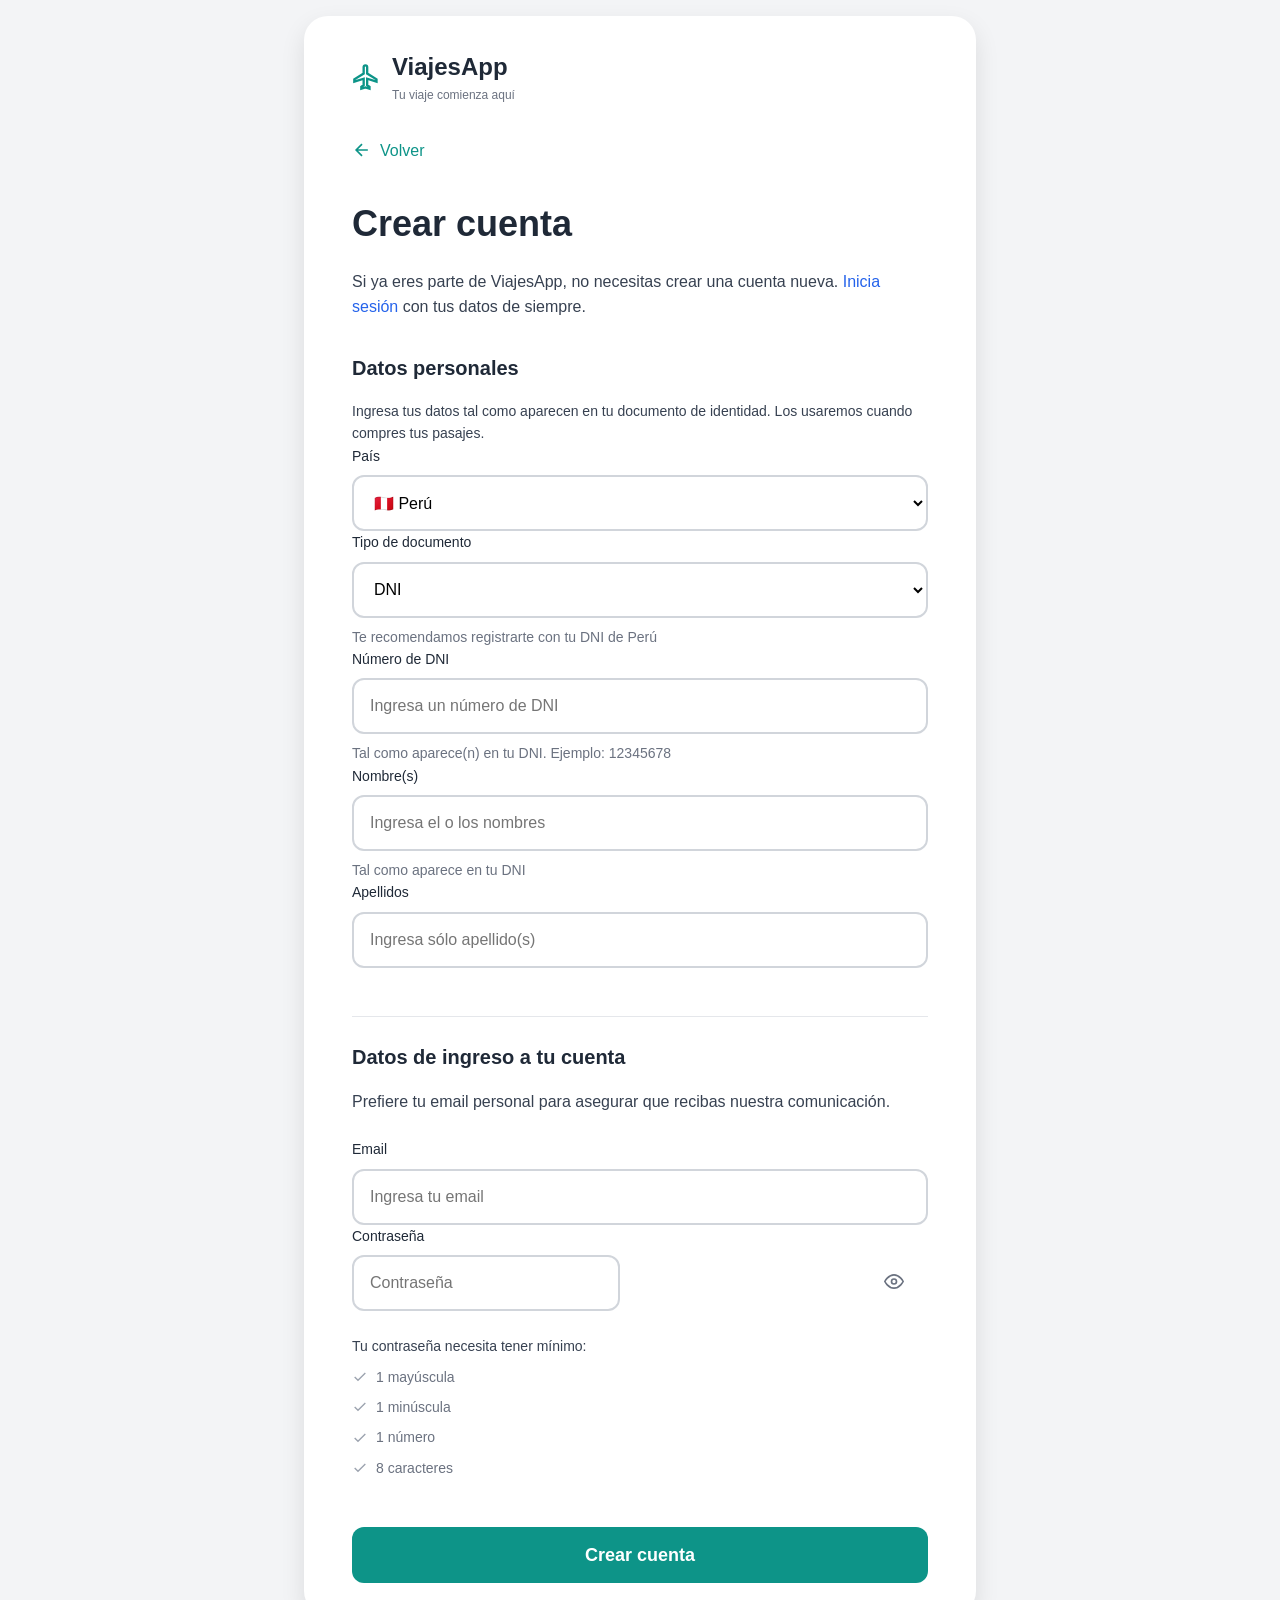
==== crear-cuenta.html @ 75e8e968 "Avance frontend, pantalla de login" ====
<!DOCTYPE html>
<html lang="es">
<head>
    <meta charset="UTF-8">
    <meta name="viewport" content="width=device-width, initial-scale=1.0">
    <title>ViajesApp - Crear Cuenta</title>
    <link rel="stylesheet" href="css/styles.css">
</head>
<body>
    <div class="container">
        <div class="card">
            <div class="header-small">
                <div class="logo-container-small">
                    <svg class="plane-icon-small" viewBox="0 0 24 24" fill="none" stroke="currentColor" stroke-width="2">
                        <path d="M21 16v-2l-8-5V3.5a1.5 1.5 0 0 0-3 0V9l-8 5v2l8-2.5V19l-2 1.5V22l3.5-1 3.5 1v-1.5L13 19v-5.5l8 2.5z"/>
                    </svg>
                    <div>
                        <h1 class="title-small">ViajesApp</h1>
                        <p class="subtitle-small">Tu viaje comienza aquí</p>
                    </div>
                </div>

                <a href="index.html" class="btn-back">
                    <svg class="arrow-icon" viewBox="0 0 24 24" fill="none" stroke="currentColor" stroke-width="2">
                        <path d="M19 12H5M12 19l-7-7 7-7"/>
                    </svg>
                    Volver
                </a>

                <h2>Crear cuenta</h2>
                <p class="description">
                    Si ya eres parte de ViajesApp, no necesitas crear una cuenta nueva.
                    <a href="index.html" class="link-blue">Inicia sesión</a> con tus datos de siempre.
                </p>
            </div>

            <form class="form">
                <div class="section">
                    <h3>Datos personales</h3>
                    <p class="help-text">
                        Ingresa tus datos tal como aparecen en tu documento de identidad. 
                        Los usaremos cuando compres tus pasajes.
                    </p>

                    <div class="form-group">
                        <label>País</label>
                        <select class="select">
                            <option value="Perú">🇵🇪 Perú</option>
                            <option value="Chile">🇨🇱 Chile</option>
                            <option value="Argentina">🇦🇷 Argentina</option>
                        </select>
                    </div>

                    <div class="form-group">
                        <label>Tipo de documento</label>
                        <select class="select">
                            <option value="DNI">DNI</option>
                            <option value="Pasaporte">Pasaporte</option>
                            <option value="Carnet">Carnet de Extranjería</option>
                        </select>
                        <p class="hint">Te recomendamos registrarte con tu DNI de Perú</p>
                    </div>

                    <div class="form-group">
                        <label>Número de DNI</label>
                        <input type="text" class="input" placeholder="Ingresa un número de DNI"/>
                        <p class="hint">Tal como aparece(n) en tu DNI. Ejemplo: 12345678</p>
                    </div>

                    <div class="form-group">
                        <label>Nombre(s)</label>
                        <input type="text" class="input" placeholder="Ingresa el o los nombres"/>
                        <p class="hint">Tal como aparece en tu DNI</p>
                    </div>

                    <div class="form-group">
                        <label>Apellidos</label>
                        <input type="text" class="input" placeholder="Ingresa sólo apellido(s)"/>
                    </div>
                </div>

                <div class="section border-top">
                    <h3>Datos de ingreso a tu cuenta</h3>
                    <p class="description">
                        Prefiere tu email personal para asegurar que recibas nuestra comunicación.
                    </p>

                    <div class="form-group">
                        <label>Email</label>
                        <input type="email" class="input" placeholder="Ingresa tu email"/>
                    </div>

                    <div class="form-group">
                        <label>Contraseña</label>
                        <div class="input-password">
                            <input type="password" class="input" placeholder="Contraseña"/>
                            <button type="button" class="toggle-password">
                                <svg class="eye-icon" viewBox="0 0 24 24" fill="none" stroke="currentColor" stroke-width="2">
                                    <path d="M1 12s4-8 11-8 11 8 11 8-4 8-11 8-11-8-11-8z"/>
                                    <circle cx="12" cy="12" r="3"/>
                                </svg>
                            </button>
                        </div>

                        <div class="password-requirements">
                            <p class="help-text">Tu contraseña necesita tener mínimo:</p>
                            <div class="requirement">
                                <svg class="check-icon" viewBox="0 0 24 24" fill="none" stroke="currentColor" stroke-width="2">
                                    <polyline points="20 6 9 17 4 12"/>
                                </svg>
                                <span>1 mayúscula</span>
                            </div>
                            <div class="requirement">
                                <svg class="check-icon" viewBox="0 0 24 24" fill="none" stroke="currentColor" stroke-width="2">
                                    <polyline points="20 6 9 17 4 12"/>
                                </svg>
                                <span>1 minúscula</span>
                            </div>
                            <div class="requirement">
                                <svg class="check-icon" viewBox="0 0 24 24" fill="none" stroke="currentColor" stroke-width="2">
                                    <polyline points="20 6 9 17 4 12"/>
                                </svg>
                                <span>1 número</span>
                            </div>
                            <div class="requirement">
                                <svg class="check-icon" viewBox="0 0 24 24" fill="none" stroke="currentColor" stroke-width="2">
                                    <polyline points="20 6 9 17 4 12"/>
                                </svg>
                                <span>8 caracteres</span>
                            </div>
                        </div>
                    </div>
                </div>

                <button type="button" class="btn-primary">
                    Crear cuenta
                </button>
            </form>
        </div>
    </div>
</body>
</html>
---- css/styles.css ----
/* Reset y estilos base */
* {
    margin: 0;
    padding: 0;
    box-sizing: border-box;
}

body {
    font-family: -apple-system, BlinkMacSystemFont, 'Segoe UI', Roboto, 'Helvetica Neue', Arial, sans-serif;
    background-color: #f3f4f6;
    color: #1f2937;
    line-height: 1.6;
}

/* Contenedor principal */
.container {
    min-height: 100vh;
    display: flex;
    align-items: center;
    justify-content: center;
    padding: 1rem;
}

.card {
    background: white;
    border-radius: 1.5rem;
    box-shadow: 0 10px 25px rgba(0, 0, 0, 0.1);
    padding: 2rem 3rem;
    width: 100%;
    max-width: 42rem;
}

/* Header principal */
.header {
    margin-bottom: 3rem;
}

.logo-container {
    display: flex;
    align-items: center;
    gap: 0.75rem;
    margin-bottom: 0.5rem;
}

.plane-icon {
    width: 2rem;
    height: 2rem;
    color: #0d9488;
}

.logo-container h1 {
    font-size: 1.875rem;
    font-weight: 700;
}

.subtitle {
    color: #6b7280;
    font-size: 0.875rem;
}

/* Header pequeño */
.header-small {
    margin-bottom: 2rem;
}

.logo-container-small {
    display: flex;
    align-items: center;
    gap: 0.75rem;
    margin-bottom: 2rem;
}

.plane-icon-small {
    width: 1.75rem;
    height: 1.75rem;
    color: #0d9488;
}

.title-small {
    font-size: 1.5rem;
    font-weight: 600;
}

.subtitle-small {
    font-size: 0.75rem;
    color: #6b7280;
}

/* Contenido */
.content {
    margin-bottom: 2rem;
}

.content h2 {
    font-size: 2.25rem;
    margin-bottom: 1rem;
    font-weight: 700;
}

h2 {
    font-size: 2.25rem;
    margin-bottom: 1rem;
    font-weight: 700;
}

h3 {
    font-size: 1.25rem;
    margin-bottom: 1rem;
    font-weight: 600;
}

.description {
    color: #374151;
    margin-bottom: 1.5rem;
}

.description-lg {
    color: #374151;
    font-size: 1.125rem;
    margin-bottom: 2rem;
}

/* Formularios */
.form {
    display: flex;
    flex-direction: column;
    gap: 1.5rem;
}

.form-group {
    display: flex;
    flex-direction: column;
    gap: 0.5rem;
}

.form-group label {
    font-size: 0.875rem;
    font-weight: 500;
}

/* Inputs */
.input {
    height: 3.5rem;
    padding: 0 1rem;
    border: 2px solid #d1d5db;
    border-radius: 0.75rem;
    font-size: 1rem;
    transition: border-color 0.2s;
}

.input:focus {
    outline: none;
    border-color: #0d9488;
}

/* Selects */
.select {
    height: 3.5rem;
    padding: 0 1rem;
    border: 2px solid #d1d5db;
    border-radius: 0.75rem;
    font-size: 1rem;
    background: white;
    cursor: pointer;
}

.select:focus {
    outline: none;
    border-color: #0d9488;
}

.select-large {
    height: 3.5rem;
    padding: 1rem;
    border: 2px solid #d1d5db;
    border-radius: 0.75rem;
    font-size: 1rem;
    background: white;
    cursor: pointer;
}

/* Textos de ayuda */
.hint {
    font-size: 0.875rem;
    color: #6b7280;
}

.help-text {
    font-size: 0.875rem;
    color: #374151;
}

/* Input de contraseña */
.input-password {
    position: relative;
}

.input-password .input {
    padding-right: 3rem;
}

.toggle-password {
    position: absolute;
    right: 1rem;
    top: 50%;
    transform: translateY(-50%);
    background: none;
    border: none;
    cursor: pointer;
    padding: 0.5rem;
}

.eye-icon {
    width: 1.25rem;
    height: 1.25rem;
    color: #6b7280;
}

/* Requisitos de contraseña */
.password-requirements {
    margin-top: 1rem;
    display: flex;
    flex-direction: column;
    gap: 0.5rem;
}

.requirement {
    display: flex;
    align-items: center;
    gap: 0.5rem;
    font-size: 0.875rem;
    color: #6b7280;
}

.requirement .check-icon {
    width: 1rem;
    height: 1rem;
    color: #9ca3af;
}

/* Botones */
.btn-primary {
    width: 100%;
    height: 3.5rem;
    font-size: 1.125rem;
    background-color: #0d9488;
    color: white;
    border: none;
    border-radius: 0.75rem;
    cursor: pointer;
    font-weight: 600;
    transition: background-color 0.2s;
}

.btn-primary:hover {
    background-color: #0f766e;
}

.btn-link {
    display: flex;
    align-items: center;
    justify-content: center;
    text-decoration: none;
}

.btn-disabled {
    width: 100%;
    height: 3.5rem;
    font-size: 1.125rem;
    background-color: #d1d5db;
    color: #6b7280;
    border: none;
    border-radius: 0.75rem;
    cursor: not-allowed;
    font-weight: 500;
}

.btn-back {
    display: inline-flex;
    align-items: center;
    gap: 0.5rem;
    color: #0d9488;
    text-decoration: none;
    font-weight: 500;
    margin-bottom: 2rem;
    transition: color 0.2s;
}

.btn-back:hover {
    color: #0f766e;
}

.arrow-icon {
    width: 1.25rem;
    height: 1.25rem;
}

/* Enlaces */
.link-primary {
    color: #0d9488;
    text-decoration: none;
    font-weight: 600;
    transition: color 0.2s;
}

.link-primary:hover {
    color: #0f766e;
}

.link-blue {
    color: #2563eb;
    text-decoration: none;
    transition: color 0.2s;
}

.link-blue:hover {
    color: #1d4ed8;
}

/* Utilidades de texto */
.text-center {
    text-align: center;
}

.text-gray {
    color: #374151;
}

/* Secciones */
.section {
    margin-bottom: 1.5rem;
}

.border-top {
    border-top: 1px solid #e5e7eb;
    padding-top: 1.5rem;
}

/* Contenedor de opciones */
.options-container {
    display: flex;
    flex-direction: column;
    gap: 1rem;
    margin-bottom: 1.5rem;
}

.option-card {
    display: flex;
    align-items: center;
    gap: 1rem;
    padding: 1.5rem;
    border: 2px solid #d1d5db;
    border-radius: 1rem;
    cursor: pointer;
    transition: all 0.2s;
}

.option-card:hover {
    border-color: #9ca3af;
}

.option-icon {
    width: 3.5rem;
    height: 3.5rem;
    border-radius: 0.75rem;
    display: flex;
    align-items: center;
    justify-content: center;
    flex-shrink: 0;
}

.email-icon {
    background-color: #ccfbf1;
}

.phone-icon {
    background-color: #ccfbf1;
}

.option-icon svg {
    width: 1.75rem;
    height: 1.75rem;
    color: #0d9488;
}

.option-content {
    flex: 1;
}

.option-content h3 {
    font-size: 1.125rem;
    margin-bottom: 0.25rem;
}

.option-content p {
    font-size: 0.875rem;
    color: #6b7280;
}

.chevron-icon {
    width: 1.5rem;
    height: 1.5rem;
    color: #9ca3af;
    flex-shrink: 0;
}

/* Página de email enviado */
.top-text {
    color: #374151;
    margin-bottom: 2rem;
}

.content-center {
    text-align: center;
}

.email-icon-container {
    position: relative;
    display: inline-block;
    margin-bottom: 2rem;
}

.email-icon-bg {
    width: 8rem;
    height: 8rem;
    background-color: #f0fdfa;
    border-radius: 1.5rem;
    display: flex;
    align-items: center;
    justify-content: center;
}

.email-icon-large {
    width: 4rem;
    height: 4rem;
    color: #0d9488;
}

.check-badge {
    position: absolute;
    top: -0.5rem;
    right: -0.5rem;
    width: 3rem;
    height: 3rem;
    background-color: #0d9488;
    border-radius: 50%;
    display: flex;
    align-items: center;
    justify-content: center;
}

.check-badge svg {
    width: 1.75rem;
    height: 1.75rem;
    color: white;
}

.title-center {
    font-size: 2.25rem;
    margin-bottom: 1.5rem;
    font-weight: 700;
}

/* Responsive */
@media (max-width: 768px) {
    .card {
        padding: 1.5rem 2rem;
    }

    .content h2, h2 {
        font-size: 1.875rem;
    }

    .title-center {
        font-size: 1.875rem;
    }
}
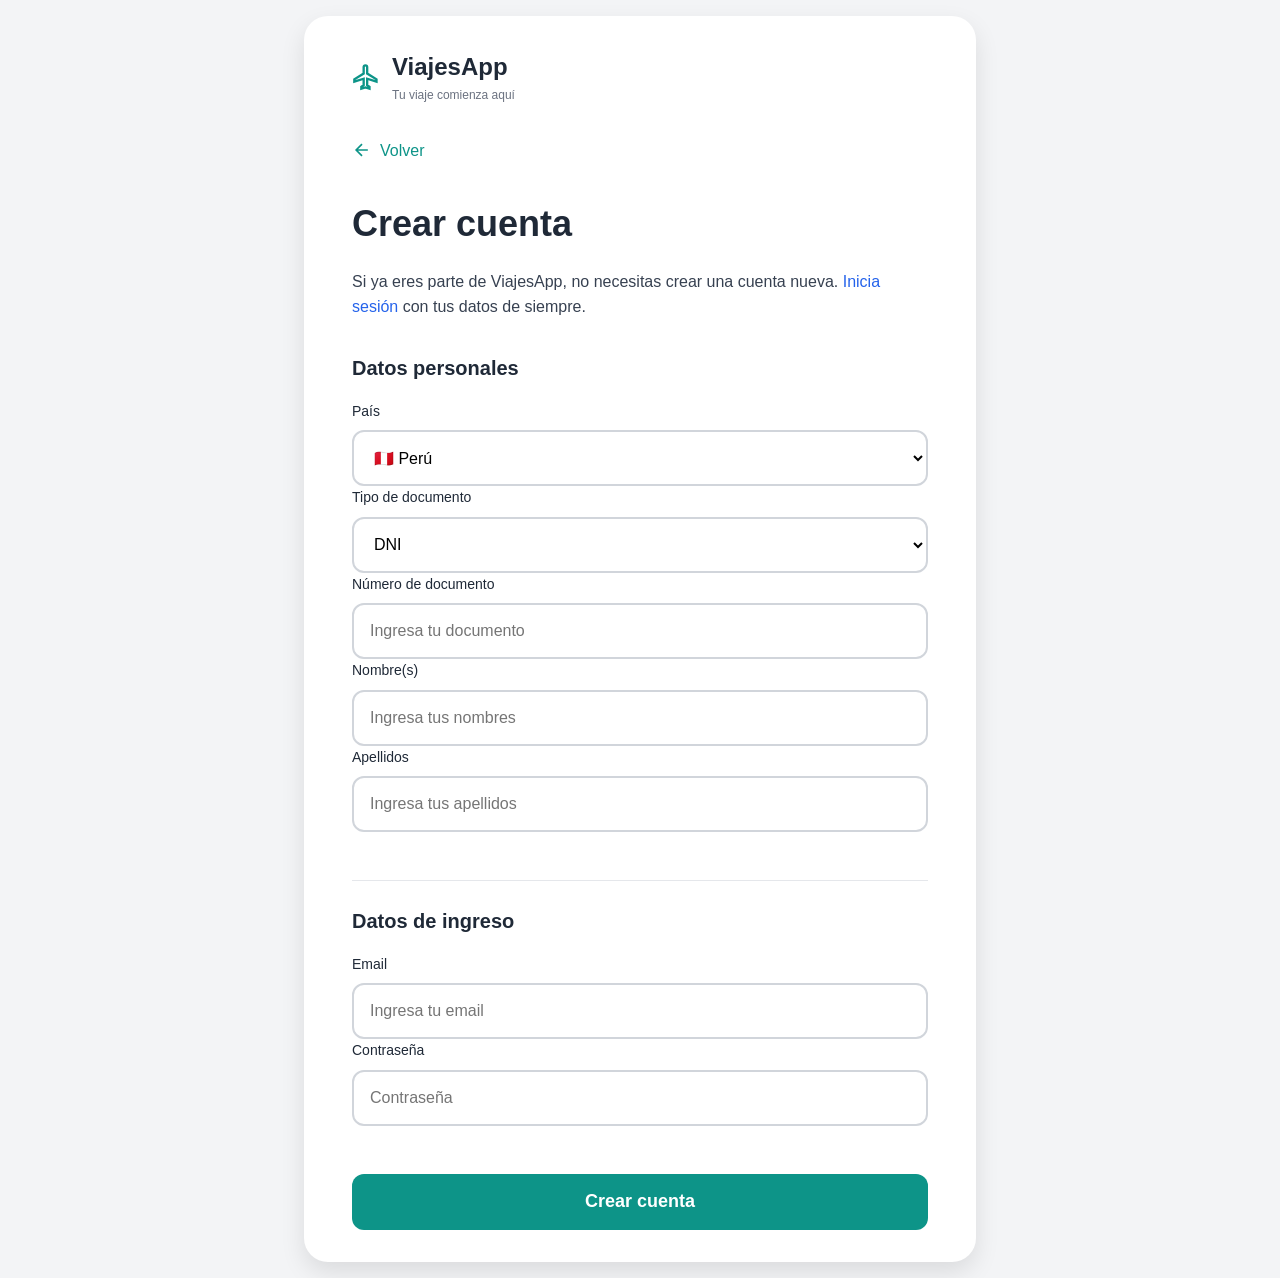
==== commit 0b06c9af: "Conexión frontend con backend (login y registro)" ====
--- a/crear-cuenta.html
+++ b/crear-cuenta.html
@@ -37,14 +37,10 @@
             <form class="form">
                 <div class="section">
                     <h3>Datos personales</h3>
-                    <p class="help-text">
-                        Ingresa tus datos tal como aparecen en tu documento de identidad. 
-                        Los usaremos cuando compres tus pasajes.
-                    </p>
 
                     <div class="form-group">
                         <label>País</label>
-                        <select class="select">
+                        <select id="pais" class="select">
                             <option value="Perú">🇵🇪 Perú</option>
                             <option value="Chile">🇨🇱 Chile</option>
                             <option value="Argentina">🇦🇷 Argentina</option>
@@ -53,90 +49,82 @@
 
                     <div class="form-group">
                         <label>Tipo de documento</label>
-                        <select class="select">
+                        <select id="tipoDocumento" class="select">
                             <option value="DNI">DNI</option>
                             <option value="Pasaporte">Pasaporte</option>
                             <option value="Carnet">Carnet de Extranjería</option>
                         </select>
-                        <p class="hint">Te recomendamos registrarte con tu DNI de Perú</p>
                     </div>
 
                     <div class="form-group">
-                        <label>Número de DNI</label>
-                        <input type="text" class="input" placeholder="Ingresa un número de DNI"/>
-                        <p class="hint">Tal como aparece(n) en tu DNI. Ejemplo: 12345678</p>
+                        <label>Número de documento</label>
+                        <input id="numeroDocumento" type="text" class="input" placeholder="Ingresa tu documento"/>
                     </div>
 
                     <div class="form-group">
                         <label>Nombre(s)</label>
-                        <input type="text" class="input" placeholder="Ingresa el o los nombres"/>
-                        <p class="hint">Tal como aparece en tu DNI</p>
+                        <input id="nombres" type="text" class="input" placeholder="Ingresa tus nombres"/>
                     </div>
 
                     <div class="form-group">
                         <label>Apellidos</label>
-                        <input type="text" class="input" placeholder="Ingresa sólo apellido(s)"/>
+                        <input id="apellidos" type="text" class="input" placeholder="Ingresa tus apellidos"/>
                     </div>
                 </div>
 
                 <div class="section border-top">
-                    <h3>Datos de ingreso a tu cuenta</h3>
-                    <p class="description">
-                        Prefiere tu email personal para asegurar que recibas nuestra comunicación.
-                    </p>
+                    <h3>Datos de ingreso</h3>
 
                     <div class="form-group">
                         <label>Email</label>
-                        <input type="email" class="input" placeholder="Ingresa tu email"/>
+                        <input id="email" type="email" class="input" placeholder="Ingresa tu email"/>
                     </div>
 
                     <div class="form-group">
                         <label>Contraseña</label>
-                        <div class="input-password">
-                            <input type="password" class="input" placeholder="Contraseña"/>
-                            <button type="button" class="toggle-password">
-                                <svg class="eye-icon" viewBox="0 0 24 24" fill="none" stroke="currentColor" stroke-width="2">
-                                    <path d="M1 12s4-8 11-8 11 8 11 8-4 8-11 8-11-8-11-8z"/>
-                                    <circle cx="12" cy="12" r="3"/>
-                                </svg>
-                            </button>
-                        </div>
-
-                        <div class="password-requirements">
-                            <p class="help-text">Tu contraseña necesita tener mínimo:</p>
-                            <div class="requirement">
-                                <svg class="check-icon" viewBox="0 0 24 24" fill="none" stroke="currentColor" stroke-width="2">
-                                    <polyline points="20 6 9 17 4 12"/>
-                                </svg>
-                                <span>1 mayúscula</span>
-                            </div>
-                            <div class="requirement">
-                                <svg class="check-icon" viewBox="0 0 24 24" fill="none" stroke="currentColor" stroke-width="2">
-                                    <polyline points="20 6 9 17 4 12"/>
-                                </svg>
-                                <span>1 minúscula</span>
-                            </div>
-                            <div class="requirement">
-                                <svg class="check-icon" viewBox="0 0 24 24" fill="none" stroke="currentColor" stroke-width="2">
-                                    <polyline points="20 6 9 17 4 12"/>
-                                </svg>
-                                <span>1 número</span>
-                            </div>
-                            <div class="requirement">
-                                <svg class="check-icon" viewBox="0 0 24 24" fill="none" stroke="currentColor" stroke-width="2">
-                                    <polyline points="20 6 9 17 4 12"/>
-                                </svg>
-                                <span>8 caracteres</span>
-                            </div>
-                        </div>
+                        <input id="password" type="password" class="input" placeholder="Contraseña"/>
                     </div>
                 </div>
 
-                <button type="button" class="btn-primary">
+                <button type="button" class="btn-primary" onclick="crearUsuario()">
                     Crear cuenta
                 </button>
             </form>
         </div>
     </div>
+
+    <script>
+        function crearUsuario() {
+            const usuario = {
+                pais: document.getElementById("pais").value,
+                tipoDocumento: document.getElementById("tipoDocumento").value,
+                numeroDocumento: document.getElementById("numeroDocumento").value,
+                nombres: document.getElementById("nombres").value,
+                apellidos: document.getElementById("apellidos").value,
+                email: document.getElementById("email").value,
+                password: document.getElementById("password").value
+            };
+
+            fetch("http://localhost:8080/usuarios", {
+                method: "POST",
+                headers: {
+                    "Content-Type": "application/json"
+                },
+                body: JSON.stringify(usuario)
+            })
+            .then(res => res.json())
+            .then(data => {
+                alert("Usuario creado con éxito");
+                console.log(data);
+
+                window.location.href = "index.html";
+            })
+            .catch(error => {
+                console.error("Error:", error);
+                alert("Error al crear usuario");
+            });
+        }
+    </script>
+
 </body>
 </html>
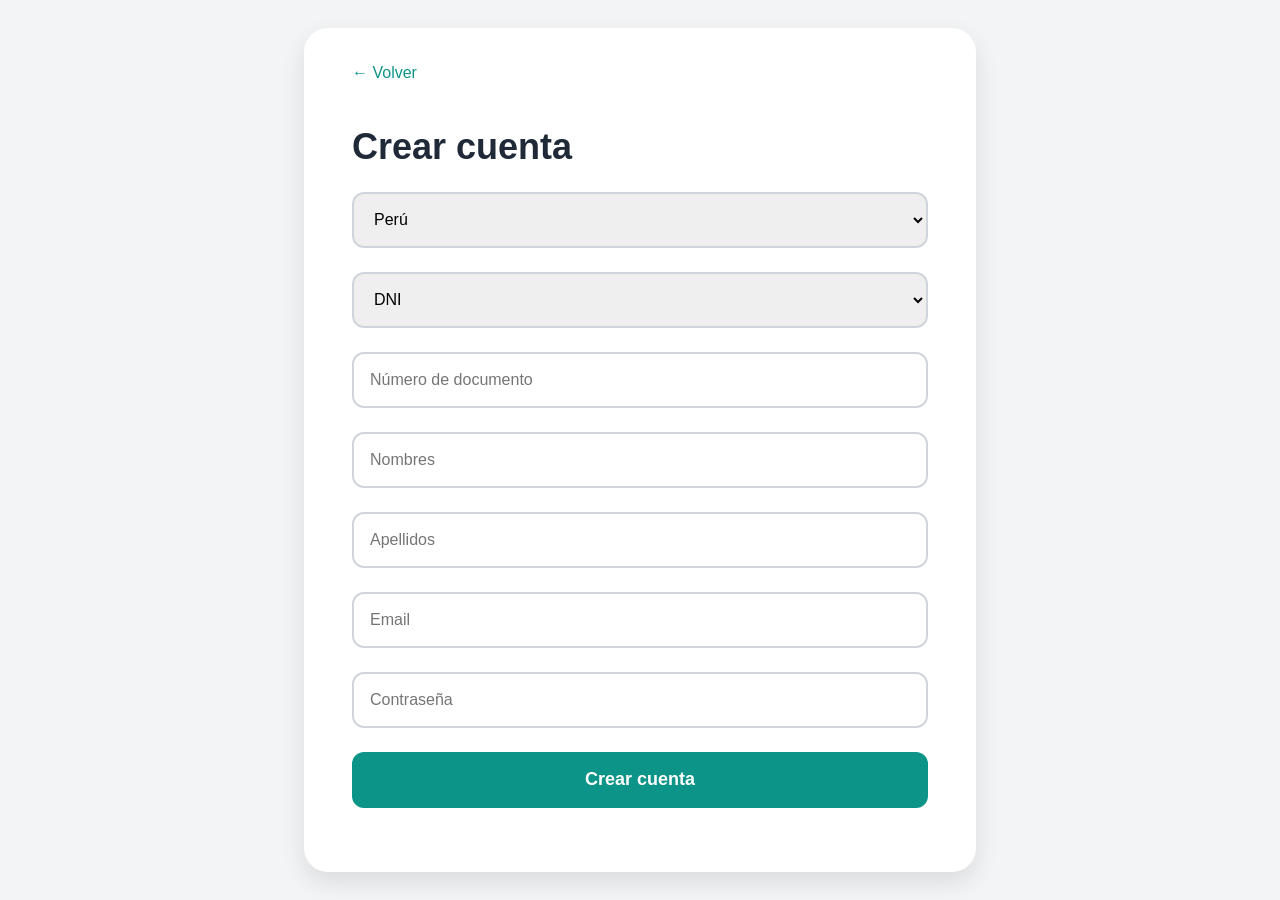
==== commit 1b77ed86: "Frontend arreglado, e implementacion de home" ====
--- a/crear-cuenta.html
+++ b/crear-cuenta.html
@@ -7,124 +7,110 @@
     <link rel="stylesheet" href="css/styles.css">
 </head>
 <body>
-    <div class="container">
-        <div class="card">
-            <div class="header-small">
-                <div class="logo-container-small">
-                    <svg class="plane-icon-small" viewBox="0 0 24 24" fill="none" stroke="currentColor" stroke-width="2">
-                        <path d="M21 16v-2l-8-5V3.5a1.5 1.5 0 0 0-3 0V9l-8 5v2l8-2.5V19l-2 1.5V22l3.5-1 3.5 1v-1.5L13 19v-5.5l8 2.5z"/>
-                    </svg>
-                    <div>
-                        <h1 class="title-small">ViajesApp</h1>
-                        <p class="subtitle-small">Tu viaje comienza aquí</p>
-                    </div>
-                </div>
 
-                <a href="index.html" class="btn-back">
-                    <svg class="arrow-icon" viewBox="0 0 24 24" fill="none" stroke="currentColor" stroke-width="2">
-                        <path d="M19 12H5M12 19l-7-7 7-7"/>
-                    </svg>
-                    Volver
-                </a>
+<div class="container">
+    <div class="card">
 
-                <h2>Crear cuenta</h2>
-                <p class="description">
-                    Si ya eres parte de ViajesApp, no necesitas crear una cuenta nueva.
-                    <a href="index.html" class="link-blue">Inicia sesión</a> con tus datos de siempre.
-                </p>
-            </div>
+        <a href="index.html" class="btn-back">← Volver</a>
 
-            <form class="form">
-                <div class="section">
-                    <h3>Datos personales</h3>
+        <div class="content">
+            <h2>Crear cuenta</h2>
 
-                    <div class="form-group">
-                        <label>País</label>
-                        <select id="pais" class="select">
-                            <option value="Perú">🇵🇪 Perú</option>
-                            <option value="Chile">🇨🇱 Chile</option>
-                            <option value="Argentina">🇦🇷 Argentina</option>
-                        </select>
-                    </div>
+            <form class="form" onsubmit="event.preventDefault(); crearUsuario();">
 
-                    <div class="form-group">
-                        <label>Tipo de documento</label>
-                        <select id="tipoDocumento" class="select">
-                            <option value="DNI">DNI</option>
-                            <option value="Pasaporte">Pasaporte</option>
-                            <option value="Carnet">Carnet de Extranjería</option>
-                        </select>
-                    </div>
+                <!-- País -->
+                <select id="pais" class="input">
+                    <option value="Perú">Perú</option>
+                </select>
 
-                    <div class="form-group">
-                        <label>Número de documento</label>
-                        <input id="numeroDocumento" type="text" class="input" placeholder="Ingresa tu documento"/>
-                    </div>
+                <!-- Tipo documento -->
+                <select id="tipoDocumento" class="input">
+                    <option value="DNI">DNI</option>
+                    <option value="Pasaporte">Pasaporte</option>
+                </select>
 
-                    <div class="form-group">
-                        <label>Nombre(s)</label>
-                        <input id="nombres" type="text" class="input" placeholder="Ingresa tus nombres"/>
-                    </div>
+                <!-- DNI -->
+                <input id="numeroDocumento" type="text" class="input" placeholder="Número de documento" required>
 
-                    <div class="form-group">
-                        <label>Apellidos</label>
-                        <input id="apellidos" type="text" class="input" placeholder="Ingresa tus apellidos"/>
-                    </div>
-                </div>
+                <!-- Nombres -->
+                <input id="nombres" type="text" class="input" placeholder="Nombres" required>
 
-                <div class="section border-top">
-                    <h3>Datos de ingreso</h3>
+                <!-- Apellidos -->
+                <input id="apellidos" type="text" class="input" placeholder="Apellidos" required>
 
-                    <div class="form-group">
-                        <label>Email</label>
-                        <input id="email" type="email" class="input" placeholder="Ingresa tu email"/>
-                    </div>
+                <!-- Email -->
+                <input id="email" type="email" class="input" placeholder="Email" required>
 
-                    <div class="form-group">
-                        <label>Contraseña</label>
-                        <input id="password" type="password" class="input" placeholder="Contraseña"/>
-                    </div>
-                </div>
+                <!-- Password -->
+                <input id="password" type="password" class="input" placeholder="Contraseña" required>
 
-                <button type="button" class="btn-primary" onclick="crearUsuario()">
+                <button type="submit" class="btn-primary">
                     Crear cuenta
                 </button>
+
             </form>
         </div>
     </div>
+</div>
 
-    <script>
-        function crearUsuario() {
-            const usuario = {
-                pais: document.getElementById("pais").value,
-                tipoDocumento: document.getElementById("tipoDocumento").value,
-                numeroDocumento: document.getElementById("numeroDocumento").value,
-                nombres: document.getElementById("nombres").value,
-                apellidos: document.getElementById("apellidos").value,
-                email: document.getElementById("email").value,
-                password: document.getElementById("password").value
-            };
+<!-- JS -->
+<script>
+function crearUsuario() {
+    const usuario = {
+        pais: document.getElementById("pais").value,
+        tipoDocumento: document.getElementById("tipoDocumento").value,
+        numeroDocumento: document.getElementById("numeroDocumento").value,
+        nombres: document.getElementById("nombres").value,
+        apellidos: document.getElementById("apellidos").value,
+        email: document.getElementById("email").value,
+        password: document.getElementById("password").value
+    };
 
-            fetch("http://localhost:8080/usuarios", {
-                method: "POST",
-                headers: {
-                    "Content-Type": "application/json"
-                },
-                body: JSON.stringify(usuario)
-            })
-            .then(res => res.json())
-            .then(data => {
-                alert("Usuario creado con éxito");
-                console.log(data);
+    console.log("Usuario:", usuario);
 
-                window.location.href = "index.html";
-            })
-            .catch(error => {
-                console.error("Error:", error);
-                alert("Error al crear usuario");
-            });
+    // ============================
+    // 🟢 MODO SIN BACKEND (ACTIVO)
+    // ============================
+
+    localStorage.setItem("usuario", JSON.stringify(usuario));
+
+    alert("Usuario creado con éxito (modo local)");
+
+    window.location.href = "index.html";
+
+
+    // ============================
+    // 🔵 MODO CON BACKEND (FUTURO)
+    // ============================
+    /*
+    fetch("http://localhost:8080/usuarios", {
+        method: "POST",
+        headers: {
+            "Content-Type": "application/json"
+        },
+        body: JSON.stringify(usuario)
+    })
+    .then(async res => {
+        const data = await res.json().catch(() => ({}));
+
+        if (!res.ok) {
+            throw new Error(data.message || "Error en el servidor");
         }
-    </script>
+
+        return data;
+    })
+    .then(data => {
+        alert("Usuario creado con éxito");
+        console.log(data);
+        window.location.href = "index.html";
+    })
+    .catch(error => {
+        console.error(error);
+        alert("Error: " + error.message);
+    });
+    */
+}
+</script>
 
 </body>
 </html>
--- a/css/styles.css
+++ b/css/styles.css
@@ -474,4 +474,557 @@
     .title-center {
         font-size: 1.875rem;
     }
+}
+
+
+/* ==================== ESTILOS PARA HOME PAGE ==================== */
+
+/* Navbar */
+.navbar {
+    background: linear-gradient(135deg, #0d9488 0%, #14b8a6 100%);
+    color: white;
+    padding: 0;
+    position: sticky;
+    top: 0;
+    z-index: 100;
+    box-shadow: 0 2px 8px rgba(0, 0, 0, 0.1);
+}
+
+.nav-container {
+    max-width: 1400px;
+    margin: 0 auto;
+    display: flex;
+    justify-content: space-between;
+    align-items: center;
+    padding: 1rem 2rem;
+}
+
+.nav-left {
+    display: flex;
+    align-items: center;
+    gap: 3rem;
+}
+
+.logo {
+    display: flex;
+    align-items: center;
+    gap: 0.5rem;
+    font-size: 1.5rem;
+    font-weight: 700;
+}
+
+.logo-icon {
+    width: 2rem;
+    height: 2rem;
+}
+
+.logo-text {
+    font-size: 1.5rem;
+}
+
+.nav-menu {
+    display: flex;
+    gap: 2rem;
+}
+
+.nav-link {
+    color: white;
+    text-decoration: none;
+    font-size: 0.95rem;
+    transition: opacity 0.2s;
+}
+
+.nav-link:hover {
+    opacity: 0.8;
+}
+
+.nav-right {
+    display: flex;
+    align-items: center;
+    gap: 2rem;
+}
+
+.user-profile {
+    display: flex;
+    align-items: center;
+    gap: 0.5rem;
+    cursor: pointer;
+    padding: 0.5rem 1rem;
+    border-radius: 2rem;
+    transition: background-color 0.2s;
+}
+
+.user-profile:hover {
+    background-color: rgba(255, 255, 255, 0.1);
+}
+
+.user-avatar {
+    width: 2rem;
+    height: 2rem;
+    background-color: white;
+    color: #0d9488;
+    border-radius: 50%;
+    display: flex;
+    align-items: center;
+    justify-content: center;
+    font-weight: 700;
+}
+
+.user-name {
+    font-size: 0.95rem;
+}
+
+.chevron-down {
+    width: 1.25rem;
+    height: 1.25rem;
+}
+
+/* Main Content */
+.main-content {
+    background: linear-gradient(135deg, #0d9488 0%, #14b8a6 50%, #5eead4 100%);
+    min-height: calc(100vh - 80px);
+    padding: 3rem 2rem;
+}
+
+.search-container {
+    max-width: 1200px;
+    margin: 0 auto;
+}
+
+/* Tabs */
+.tabs {
+    display: flex;
+    gap: 0;
+    margin-bottom: 2rem;
+}
+
+.tab {
+    background: white;
+    border: none;
+    padding: 1rem 2.5rem;
+    font-size: 1rem;
+    font-weight: 600;
+    cursor: pointer;
+    border-radius: 0.75rem 0.75rem 0 0;
+    transition: all 0.2s;
+}
+
+.tab.active {
+    background: white;
+}
+
+/* Search Box */
+.search-box {
+    background: white;
+    border-radius: 0 1rem 1rem 1rem;
+    padding: 2.5rem;
+    box-shadow: 0 10px 40px rgba(0, 0, 0, 0.15);
+}
+
+.trip-type-header {
+    display: flex;
+    justify-content: space-between;
+    align-items: center;
+    margin-bottom: 2rem;
+}
+
+.search-title {
+    font-size: 1.75rem;
+    font-weight: 700;
+    color: #1f2937;
+}
+
+.trip-type-toggle {
+    display: flex;
+    gap: 0.5rem;
+    align-items: center;
+}
+
+.trip-btn {
+    background: white;
+    border: 2px solid #e5e7eb;
+    padding: 0.65rem 1.25rem;
+    border-radius: 2rem;
+    font-size: 0.95rem;
+    cursor: pointer;
+    transition: all 0.2s;
+    display: flex;
+    align-items: center;
+    gap: 0.5rem;
+    color: #6b7280;
+}
+
+.trip-btn.active {
+    background: #eff6ff;
+    border-color: #3b82f6;
+    color: #3b82f6;
+}
+
+.check-icon-small {
+    width: 1rem;
+    height: 1rem;
+    display: none;
+}
+
+.trip-btn.active .check-icon-small {
+    display: block;
+}
+
+.toggle-more {
+    background: white;
+    border: 2px solid #e5e7eb;
+    width: 2.5rem;
+    height: 2.5rem;
+    border-radius: 50%;
+    cursor: pointer;
+    display: flex;
+    align-items: center;
+    justify-content: center;
+    transition: all 0.2s;
+}
+
+.toggle-more:hover {
+    border-color: #0d9488;
+}
+
+.chevron-up {
+    width: 1.25rem;
+    height: 1.25rem;
+    color: #6b7280;
+}
+
+/* Route Container */
+.route-container {
+    display: grid;
+    grid-template-columns: 1fr auto 1fr;
+    gap: 0;
+    margin-bottom: 1.5rem;
+    position: relative;
+}
+
+.origin-group {
+    border-right: none;
+}
+
+.destination-group {
+    border-left: none;
+}
+
+.swap-btn {
+    position: absolute;
+    left: 50%;
+    top: 50%;
+    transform: translate(-50%, -50%);
+    width: 3rem;
+    height: 3rem;
+    background: white;
+    border: 2px solid #0d9488;
+    border-radius: 50%;
+    cursor: pointer;
+    display: flex;
+    align-items: center;
+    justify-content: center;
+    z-index: 10;
+    transition: all 0.2s;
+}
+
+.swap-btn:hover {
+    background: #0d9488;
+    transform: translate(-50%, -50%) rotate(180deg);
+}
+
+.swap-btn svg {
+    width: 1.25rem;
+    height: 1.25rem;
+    color: #0d9488;
+}
+
+.swap-btn:hover svg {
+    color: white;
+}
+
+/* Input Groups */
+.input-group {
+    position: relative;
+}
+
+.input-label {
+    display: block;
+    font-size: 0.875rem;
+    font-weight: 600;
+    margin-bottom: 0.5rem;
+    color: #374151;
+}
+
+.route-input {
+    width: 100%;
+    padding: 1rem 1.25rem;
+    border: 2px solid #d1d5db;
+    font-size: 1rem;
+    transition: border-color 0.2s;
+}
+
+.origin-group .route-input {
+    border-radius: 0.75rem 0 0 0.75rem;
+}
+
+.destination-group .route-input {
+    border-radius: 0 0.75rem 0.75rem 0;
+}
+
+.route-input:focus {
+    outline: none;
+    border-color: #0d9488;
+}
+
+/* Details Grid */
+.details-grid {
+    display: grid;
+    grid-template-columns: 1fr 2fr;
+    gap: 1.5rem;
+    margin-bottom: 1.5rem;
+}
+
+.dates-group {
+    display: grid;
+    grid-template-columns: 1fr 1fr;
+    gap: 1rem;
+}
+
+.select-input,
+.date-input,
+.text-input {
+    width: 100%;
+    padding: 0.875rem 1rem;
+    border: 2px solid #d1d5db;
+    border-radius: 0.75rem;
+    font-size: 1rem;
+    transition: border-color 0.2s;
+}
+
+.select-input:focus,
+.date-input:focus,
+.text-input:focus {
+    outline: none;
+    border-color: #0d9488;
+}
+
+/* Passengers Dropdown */
+.passengers-input {
+    width: 100%;
+    padding: 0.875rem 1rem;
+    border: 2px solid #d1d5db;
+    border-radius: 0.75rem;
+    font-size: 1rem;
+    cursor: pointer;
+    display: flex;
+    justify-content: space-between;
+    align-items: center;
+    transition: border-color 0.2s;
+}
+
+.passengers-input:hover {
+    border-color: #0d9488;
+}
+
+.chevron-down-small {
+    width: 1.25rem;
+    height: 1.25rem;
+    color: #6b7280;
+}
+
+.passengers-dropdown {
+    display: none;
+    position: absolute;
+    top: 100%;
+    left: 0;
+    right: 0;
+    background: white;
+    border: 2px solid #d1d5db;
+    border-radius: 0.75rem;
+    margin-top: 0.5rem;
+    padding: 1rem;
+    box-shadow: 0 10px 25px rgba(0, 0, 0, 0.1);
+    z-index: 20;
+}
+
+.passenger-row {
+    display: flex;
+    justify-content: space-between;
+    align-items: center;
+    padding: 1rem 0;
+    border-bottom: 1px solid #e5e7eb;
+}
+
+.passenger-row:last-child {
+    border-bottom: none;
+}
+
+.passenger-info {
+    display: flex;
+    align-items: center;
+    gap: 1rem;
+}
+
+.passenger-icon {
+    width: 2rem;
+    height: 2rem;
+    color: #6b7280;
+}
+
+.passenger-label {
+    font-weight: 600;
+    color: #1f2937;
+}
+
+.passenger-desc {
+    font-size: 0.875rem;
+    color: #6b7280;
+}
+
+.counter {
+    display: flex;
+    align-items: center;
+    gap: 1rem;
+}
+
+.counter-btn {
+    width: 2.5rem;
+    height: 2.5rem;
+    background: white;
+    border: 2px solid #d1d5db;
+    border-radius: 0.5rem;
+    font-size: 1.5rem;
+    cursor: pointer;
+    transition: all 0.2s;
+    color: #dc2626;
+    font-weight: 700;
+}
+
+.counter-btn:hover {
+    border-color: #dc2626;
+    background: #fef2f2;
+}
+
+.counter-value {
+    font-size: 1.125rem;
+    font-weight: 600;
+    min-width: 2rem;
+    text-align: center;
+}
+
+/* Details Grid 2 */
+.details-grid-2 {
+    display: grid;
+    grid-template-columns: 1fr 1fr;
+    gap: 1.5rem;
+    margin-bottom: 1.5rem;
+}
+
+/* Checkbox */
+.checkbox-container {
+    display: flex;
+    align-items: center;
+    gap: 0.75rem;
+    margin-bottom: 1.5rem;
+}
+
+.checkbox {
+    width: 1.25rem;
+    height: 1.25rem;
+    cursor: pointer;
+}
+
+.checkbox-label {
+    font-size: 0.95rem;
+    color: #374151;
+    cursor: pointer;
+}
+
+/* Search Button */
+.search-actions {
+    display: flex;
+    justify-content: flex-end;
+}
+
+.btn-search {
+    background: #dc2626;
+    color: white;
+    border: none;
+    padding: 1rem 3rem;
+    border-radius: 0.75rem;
+    font-size: 1.125rem;
+    font-weight: 600;
+    cursor: pointer;
+    display: flex;
+    align-items: center;
+    gap: 0.75rem;
+    transition: background-color 0.2s;
+}
+
+.btn-search:hover {
+    background: #b91c1c;
+}
+
+.search-icon {
+    width: 1.5rem;
+    height: 1.5rem;
+}
+
+/* Responsive para Home Page */
+@media (max-width: 1024px) {
+    .nav-menu {
+        display: none;
+    }
+
+    .details-grid,
+    .details-grid-2 {
+        grid-template-columns: 1fr;
+    }
+
+    .dates-group {
+        grid-template-columns: 1fr;
+    }
+
+    .route-container {
+        grid-template-columns: 1fr;
+        gap: 1rem;
+    }
+
+    .origin-group .route-input,
+    .destination-group .route-input {
+        border-radius: 0.75rem;
+    }
+
+    .swap-btn {
+        position: relative;
+        left: auto;
+        top: auto;
+        transform: none;
+        margin: -0.5rem auto;
+    }
+}
+
+@media (max-width: 768px) {
+    .search-box {
+        padding: 1.5rem;
+    }
+
+    .trip-type-header {
+        flex-direction: column;
+        align-items: flex-start;
+        gap: 1rem;
+    }
+
+    .search-title {
+        font-size: 1.5rem;
+    }
+
+    .nav-right {
+        gap: 1rem;
+    }
+
+    .user-name {
+        display: none;
+    }
 }
